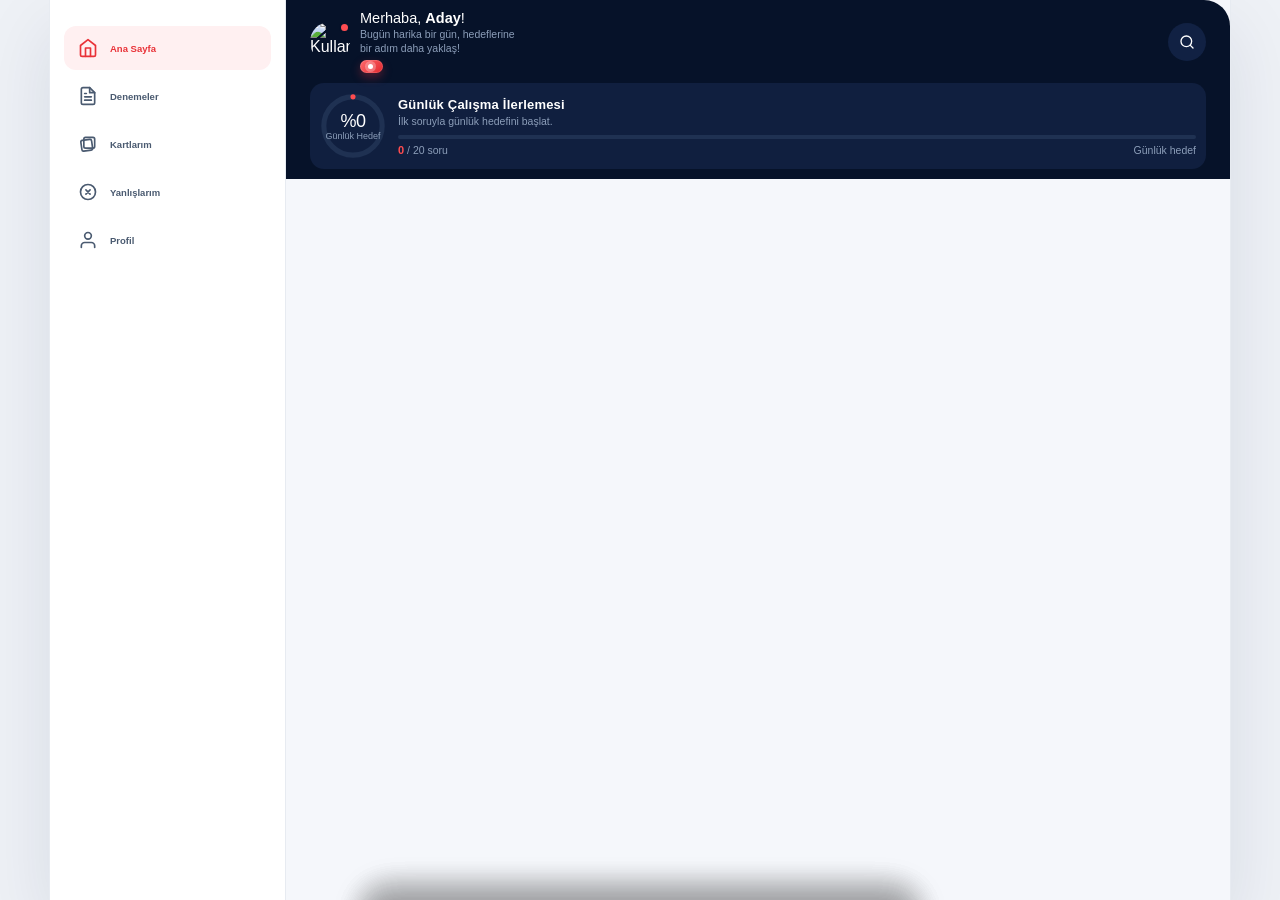
==== index.html @ 6072d41b "Update index.html" ====
<!DOCTYPE html>
<html lang="tr">
<head>
  <meta charset="UTF-8">
  <meta name="viewport" content="width=device-width,initial-scale=1,viewport-fit=cover">
  <title>SınavRotası</title>
  <link rel="stylesheet" href="style.css?v=20">
</head>
<body>
  <!-- ================= KADRO SEÇİM KAPISI ================= -->
<div class="role-gate" id="roleGate" aria-hidden="true">
  <div class="role-gate-card">
    <div class="role-gate-dots"><span class="dot"></span><span class="dot"></span><span class="dot"></span><span class="dot"></span></div>
    <h1>Hedefini Seç</h1>
    <p>Sana uygun çalışma planını hazırlayalım.</p>
    <div class="role-gate-list" id="roleGateList"></div>
    <button class="role-gate-cta" id="roleGateContinue" type="button" disabled>Devam Et</button>
  </div>
</div>
  <!-- ================= UYGULAMA (giriş yapmış kullanıcı) ================= -->
  <div class="phone" id="appPhone">
    <div class="scroll-area" id="scroll-area">
      <header class="app-header">
        <div class="topbar">
          <div class="topbar-user">
            <div class="avatar-wrap"><img id="userAvatar" src="https://images.unsplash.com/photo-1633332755192-727a05c4013d?w=120&h=120&fit=crop&crop=faces" alt="Kullanıcı"><span class="avatar-dot"></span></div>
            <div class="user-text">
              <h1>Merhaba, <b id="userFirstName">Aday</b>!</h1>
              <p>Bugün harika bir gün, hedeflerine<br>bir adım daha yaklaş!</p>
              <span class="role-badge" id="userRoleBadge"></span>
          </div>
          </div>
          <div class="topbar-actions">
              <button class="round-btn" id="openSearchButton" aria-label="Ara" type="button"><svg viewBox="0 0 24 24" fill="none" stroke="currentColor" stroke-width="2" stroke-linecap="round" stroke-linejoin="round"><circle cx="11" cy="11" r="8"/><path d="m21 21-4.3-4.3"/></svg></button>
          </div>
        </div>
        <div class="goal-card">
          <div class="goal-card-top">
            <div class="goal-ring-wrap"><svg class="circular-chart" viewBox="0 0 36 36"><path class="circle-bg" d="M18 2.0845a 15.9155 15.9155 0 0 1 0 31.831a 15.9155 15.9155 0 0 1 0 -31.831"/><path class="circle" id="dailyGoalCircle" stroke-dasharray="0, 100" d="M18 2.0845a 15.9155 15.9155 0 0 1 0 31.831a 15.9155 15.9155 0 0 1 0 -31.831"/></svg><div class="ring-content"><span id="dailyGoalPercent">%0</span><small>Günlük Hedef</small></div></div>
            <div class="goal-copy">
              <h3>Günlük Çalışma İlerlemesi</h3>
              <p id="dailyGoalMessage">İlk soruyla günlük hedefini başlat.</p>
              <div class="progress-wrap">
                <div class="progress"><i id="dailyProgressFill" style="width:0%"></i></div>
                <div class="goal-line">
                  <span class="count"><strong id="dailySolvedCount">0</strong> / <span id="dailyGoalTotal">20</span> soru</span>
                  <span class="deadline">Günlük hedef</span>
                </div>
              </div>
            </div>
          </div>
        </div>
      </header>
      <main id="app" class="app-scroll"></main>
    </div>

    <nav class="bottom-nav" aria-label="Ana menü">
      <button data-nav="home" class="active" type="button"><svg viewBox="0 0 24 24" fill="none" stroke="currentColor" stroke-width="2" stroke-linecap="round" stroke-linejoin="round"><path d="m3 9 9-7 9 7v11a2 2 0 0 1-2 2H5a2 2 0 0 1-2-2z"/><polyline points="9 22 9 12 15 12 15 22"/></svg><span>Ana Sayfa</span></button>
      <button data-nav="bank" type="button"><svg viewBox="0 0 24 24" fill="none" stroke="currentColor" stroke-width="2" stroke-linecap="round" stroke-linejoin="round"><path d="M14 2H6a2 2 0 0 0-2 2v16a2 2 0 0 0 2 2h12a2 2 0 0 0 2-2V8z"/><polyline points="14 2 14 8 20 8"/><line x1="16" y1="13" x2="8" y2="13"/><line x1="16" y1="17" x2="8" y2="17"/><polyline points="10 9 9 9 8 9"/></svg><span>Denemeler</span></button>
      <button data-nav="cards" type="button"><svg viewBox="0 0 24 24" fill="none" stroke="currentColor" stroke-width="2" stroke-linecap="round" stroke-linejoin="round"><rect x="4" y="7" width="13" height="13" rx="2" transform="rotate(-8 10.5 13.5)"/><rect x="7" y="4" width="13" height="13" rx="2"/></svg><span>Kartlarım</span></button>
      <button data-nav="mistakes" type="button"><svg viewBox="0 0 24 24" fill="none" stroke="currentColor" stroke-width="2" stroke-linecap="round" stroke-linejoin="round"><circle cx="12" cy="12" r="9"/><path d="m9.5 9.5 5 5m0-5-5 5"/></svg><span>Yanlışlarım</span></button>
      <button data-nav="profile" type="button"><svg viewBox="0 0 24 24" fill="none" stroke="currentColor" stroke-width="2" stroke-linecap="round" stroke-linejoin="round"><path d="M20 21v-2a4 4 0 0 0-4-4H8a4 4 0 0 0-4 4v2"/><circle cx="12" cy="7" r="4"/></svg><span>Profil</span></button>
    </nav>

    <section class="bottom-sheet" id="routeSheet" aria-hidden="true" aria-label="Bugünkü rota ayarları">
      <div class="sheet-handle"></div>
      <div class="sheet-head">
        <div>
          <h3 class="sheet-title"><svg class="sheet-title-icon" viewBox="0 0 24 24" fill="none" stroke="currentColor" stroke-width="1.8" stroke-linecap="round" stroke-linejoin="round" aria-hidden="true"><circle cx="12" cy="12" r="9"/><path d="m15.5 8.5-2.1 4.9-4.9 2.1 2.1-4.9 4.9-2.1Z"/><path d="M12 3v2M12 19v2M3 12h2M19 12h2"/></svg><span>Bugünkü Rota</span></h3>
          <p>Önerilen plan hazır. İstersen başlamadan önce özelleştir.</p>
        </div>
        <button class="sheet-close" id="closeRouteSheet" type="button" aria-label="Paneli kapat">×</button>
      </div>

      <div class="sheet-section">
        <span class="sheet-label">PRATİK TÜRÜ</span>
        <div class="mode-grid" id="modeGrid">
          <button class="mode-option selected" data-mode="Sana Özel Karma" type="button">
            <strong><svg class="option-icon" viewBox="0 0 24 24" fill="none" stroke="currentColor" stroke-width="1.8" stroke-linecap="round" stroke-linejoin="round" aria-hidden="true"><path d="m12 3 1.1 3.1L16 7.2l-2.9 1.1L12 11l-1.1-2.7L8 7.2l2.9-1.1L12 3Z"/><path d="m18 13 .7 2 2 .7-2 .7-.7 2-.7-2-2-.7 2-.7.7-2Z"/><path d="m6 14 .8 2.2L9 17l-2.2.8L6 20l-.8-2.2L3 17l2.2-.8L6 14Z"/></svg><span>Sana Özel</span></strong>
            <span>Zayıf ve eksik konularına göre</span>
          </button>
          <button class="mode-option" data-mode="Zayıf Konular" type="button">
            <strong><svg class="option-icon" viewBox="0 0 24 24" fill="none" stroke="currentColor" stroke-width="1.8" stroke-linecap="round" stroke-linejoin="round" aria-hidden="true"><path d="m3 7 6 6 4-4 8 8"/><path d="M15 17h6v-6"/></svg><span>Zayıf Konular</span></strong>
            <span>En çok yanlış yaptığın alanlar</span>
          </button>
          <button class="mode-option" data-mode="Son Çalışılan Konu" type="button">
            <strong><svg class="option-icon" viewBox="0 0 24 24" fill="none" stroke="currentColor" stroke-width="1.8" stroke-linecap="round" stroke-linejoin="round" aria-hidden="true"><path d="M3 12a9 9 0 1 0 3-6.7L3 8"/><path d="M3 3v5h5"/><path d="M12 7v5l3 2"/></svg><span>Son Çalışılan</span></strong>
            <span>Kaldığın konudan devam et</span>
          </button>
          <button class="mode-option" data-mode="Rastgele Karma" type="button">
            <strong><svg class="option-icon" viewBox="0 0 24 24" fill="none" stroke="currentColor" stroke-width="1.8" stroke-linecap="round" stroke-linejoin="round" aria-hidden="true"><path d="M16 3h5v5"/><path d="m21 3-7 7"/><path d="M4 7h3l10 10h4"/><path d="M16 21h5v-5"/><path d="m21 21-4-4"/><path d="M4 17h3l3-3"/></svg><span>Rastgele Karma</span></strong>
            <span>Tüm konulardan dengeli seçim</span>
          </button>
        </div>
      </div>

      <div class="sheet-section">
        <span class="sheet-label">SORU SAYISI</span>
        <div class="choice-row" id="questionChoices">
          <button class="choice" data-questions="10" type="button">10</button>
          <button class="choice selected" data-questions="20" type="button">20</button>
          <button class="choice" data-questions="30" type="button">30</button>
          <button class="choice" data-questions="50" type="button">50</button>
        </div>
      </div>

      <div class="sheet-section">
        <span class="sheet-label">SÜRE MODU</span>
        <div class="choice-row" id="timeChoices">
          <button class="choice selected" data-time="Süreli" type="button"><svg class="choice-icon" viewBox="0 0 24 24" fill="none" stroke="currentColor" stroke-width="1.8" stroke-linecap="round" stroke-linejoin="round" aria-hidden="true"><circle cx="12" cy="12" r="9"/><path d="M12 7v5l3 2"/></svg><span>Süreli</span></button>
          <button class="choice" data-time="Süresiz" type="button"><svg class="choice-icon" viewBox="0 0 24 24" fill="none" stroke="currentColor" stroke-width="1.8" stroke-linecap="round" stroke-linejoin="round" aria-hidden="true"><path d="M7.5 8c-2.5 0-4.5 1.8-4.5 4s2 4 4.5 4c3.5 0 5.5-8 9-8 2.5 0 4.5 1.8 4.5 4s-2 4-4.5 4c-3.5 0-5.5-8-9-8Z"/></svg><span>Süresiz</span></button>
        </div>
      </div>

      <div class="sheet-summary">
        <div>
          <span>SEÇİLEN ROTA</span>
          <strong id="summaryMode">Sana Özel Karma</strong>
        </div>
        <div style="text-align:right">
          <span>TAHMİNİ SÜRE</span>
          <strong id="summaryDuration">18 dakika</strong>
        </div>
      </div>

      <button class="sheet-primary" id="startRouteButton" type="button">20 Soruluk Rotayı Başlat</button>
    </section>

    <div class="toast" id="toast">Rota hazırlanıyor…</div>
    <div class="topic-backdrop" id="topicBackdrop"></div>

    <section class="topic-sheet" id="topicSheet" aria-hidden="true" aria-label="Konu başlıkları">
      <div class="topic-handle"></div>
      <div class="topic-sheet-head">
        <div class="topic-heading-wrap">
          <div class="topic-heading-icon" id="topicHeadingIcon"></div>
          <div>
            <span class="topic-eyebrow" id="topicEyebrow">KONU KATEGORİSİ</span>
            <h3 id="topicSheetTitle">Genel Mevzuat</h3>
            <p id="topicSheetSubtitle">Çalışmak istediğin başlığı seç.</p>
          </div>
        </div>
        <button class="topic-close" id="closeTopicSheet" type="button" aria-label="Konu panelini kapat">×</button>
      </div>
      <div id="topicBreadcrumbWrap"></div>
      <div class="topic-progress-card">
        <div>
          <span>Kategori ilerlemesi</span>
          <strong id="topicProgressText">%0 tamamlandı</strong>
        </div>
        <div class="topic-progress-track">
          <span id="topicProgressBar"></span>
        </div>
      </div>
      <div class="topic-list" id="topicList"></div>
    </section>

    <section class="bottom-sheet" id="searchSheet" aria-hidden="true" aria-label="Arama">
      <div class="sheet-handle"></div>
      <div class="sheet-head">
        <div>
          <h3 class="sheet-title"><svg class="sheet-title-icon" viewBox="0 0 24 24" fill="none" stroke="currentColor" stroke-width="1.8" stroke-linecap="round" stroke-linejoin="round" aria-hidden="true"><circle cx="11" cy="11" r="8"/><path d="m21 21-4.3-4.3"/></svg><span>Ara</span></h3>
          <p>Konu, kanun veya kategori ara.</p>
        </div>
        <button class="sheet-close" id="closeSearchSheet" type="button" aria-label="Aramayı kapat">×</button>
      </div>
      <div class="search-input-wrap">
        <svg viewBox="0 0 24 24" fill="none" stroke="currentColor" stroke-width="1.8" stroke-linecap="round" stroke-linejoin="round" aria-hidden="true"><circle cx="11" cy="11" r="8"/><path d="m21 21-4.3-4.3"/></svg>
        <input type="text" id="searchInput" class="search-input" placeholder="Örn. disiplin cezaları, izin süreleri..." autocomplete="off">
      </div>
      <div class="topic-list" id="searchResultsList" style="max-height:50vh;"></div>
    </section>
  </div>

  <script src="https://cdn.jsdelivr.net/npm/@supabase/supabase-js@2/dist/umd/supabase.min.js"></script>
  <script src="supabaseClient.js"></script>
  <script src="app-guard.js"></script>
  <script src="app.js?v=106"></script>
</body>
</html>
---- style.css ----
:root{--navy:#071f49;--navy2:#123b77;--blue:#2d7ef7;--red:#e93238;--red2:#fff0f1;--green:#1f9d62;--green2:#eaf8f0;--amber:#d99019;--text:#10213f;--muted:#778196;--line:#e7ebf1;--bg:#f5f7fb;--white:#fff;--shadow:0 12px 32px rgba(13,33,68,.09)}
*{box-sizing:border-box}
html,body{margin:0;min-height:100%;font-family:-apple-system,BlinkMacSystemFont,"SF Pro Display","Segoe UI",Roboto,Arial,sans-serif;color:var(--text);background:var(--bg)}
html:has(body:not(.auth-page)), body:not(.auth-page){
  height:100%;
  overflow:hidden;
}
button{font:inherit}
.ui-icon{display:block}
body{background:var(--bg)}
.phone{width:100%;max-width:480px;margin:0 auto;height:100vh;height:100dvh;position:relative;overflow:hidden;background:var(--bg);transition:max-width .2s}

.scroll-area{position:absolute;inset:0;overflow-y:auto;overflow-x:hidden;scrollbar-width:none}
.scroll-area::-webkit-scrollbar{display:none}
.app-scroll{padding-bottom:82px}

.screen{padding:10px 14px 12px}
.home-screen{padding-top:6px}

/* HEADER */
.app-header{position:relative;z-index:10;color:#fff;background:#061229;padding:calc(10px + env(safe-area-inset-top)) 14px 10px;border-radius:0 0 22px 22px}
.app-header.hidden{display:none}
.topbar{display:flex;justify-content:space-between;align-items:center;gap:10px}
.topbar-user{display:flex;align-items:center;gap:10px; flex:1;}
.avatar-wrap{position:relative;flex-shrink:0}
.avatar-wrap img{width:40px;height:40px;border-radius:50%;object-fit:cover;display:block}
.avatar-dot{position:absolute;top:0;right:0;width:11px;height:11px;border-radius:50%;background:#ff4d52;border:2px solid #061229}
.user-text h1{font-size:14.5px;margin:0 0 2px;font-weight:400}
.user-text h1 b{font-weight:600}
.user-text p{font-size:10.5px;color:#8c9eb9;margin:0;line-height:1.3}
.topbar-actions{display:flex;gap:8px;flex-shrink:0}
.round-btn{width:38px;height:38px;border:0;border-radius:50%;background:#112143;color:#fff;position:relative;display:grid;place-items:center}
.round-btn svg{width:16px;height:16px}
.round-btn b{position:absolute;right:0px;top:0px;width:14px;height:14px;border-radius:50%;background:#ff4d52;display:grid;place-items:center;font-size:8px;font-weight:700;border:2px solid #061229}

/* GÜNLÜK ÇALIŞMA KARTI */
.goal-card{margin-top:10px;padding:10px;background:#101f3f;border-radius:14px}
.goal-card-top{display:flex;align-items:center;gap:12px;}
.goal-ring-wrap { position: relative; width: 66px; height: 66px; flex-shrink: 0;}
.circular-chart { display: block; margin: 0 auto; max-width: 100%; max-height: 100%; }
.circle-bg { fill: none; stroke: #1f3152; stroke-width: 2.8; }
.circle { fill: none; stroke-width: 2.8; stroke-linecap: round; stroke: #ff4c4f; }
.ring-content { position: absolute; inset: 0; display: flex; flex-direction: column; justify-content: center; align-items: center; padding:6px 4px 5px; text-align: center; }
.ring-content span { font-size: 18px; font-weight: 500; color: #fff; line-height: 1; margin-top:0; letter-spacing: -0.5px;}
.ring-content small { font-size: 9px; color: #8c9eb9; font-weight: 500; margin-top: 2px; line-height: 1; max-width:none; white-space:nowrap; }
.goal-copy { flex: 1; min-width:0; }
.goal-copy h3{font-size:13px;margin:0 0 3px;font-weight:600;color:#fff; letter-spacing:0.2px;}
.goal-copy p{font-size:10.5px;color:#8c9eb9;margin:0 0 6px;line-height:1.3;font-weight:400}
.progress-wrap{display:flex;flex-direction:column;gap:5px}
.progress{height:4px;border-radius:10px;overflow:hidden;background:#1f3152}
.progress i{height:100%;display:block;border-radius:10px;background:#ff4c4f}
.goal-line{display:flex;justify-content:space-between;align-items:center;gap:8px}
.goal-line .count{color:#8c9eb9; font-size:10.5px; font-weight:400; flex:1; min-width:0;}
.goal-line .count strong{color:#ff4c4f;font-weight:600;font-size:11px}
.goal-line .deadline{color:#8c9eb9;font-weight:400; font-size:10.5px; flex-shrink:0;}

/* Günlük hedef düzenleme (kalem ikonu + form) — hem header'daki koyu kartta
   hem de profil sayfasındaki beyaz kartta (.profile-goal-edit) kullanılır. */
.goal-edit-btn{
  width:22px;height:22px;flex-shrink:0;border:0;border-radius:50%;
  background:rgba(255,255,255,.12);color:#c9d4e8;
  display:grid;place-items:center;cursor:pointer;transition:.15s;
}
.goal-edit-btn svg{width:11px;height:11px}
.goal-edit-btn:hover{background:rgba(255,255,255,.2);color:#fff}
.goal-edit-form{display:flex;align-items:center;gap:6px;margin-top:2px}
.goal-edit-input{
  flex:1;min-width:0;height:30px;border-radius:8px;border:1.5px solid #2a3f66;
  background:#0b1a38;color:#fff;font-size:12px;font-weight:700;text-align:center;
  padding:0 8px;outline:none;
}
.goal-edit-input:focus{border-color:var(--blue)}
.goal-edit-save{
  flex-shrink:0;height:30px;padding:0 12px;border:0;border-radius:8px;
  background:#ff4c4f;color:#fff;font-size:10.5px;font-weight:700;cursor:pointer;
}
.goal-edit-cancel{
  flex-shrink:0;width:26px;height:26px;border:0;border-radius:50%;
  background:rgba(255,255,255,.1);color:#c9d4e8;font-size:14px;line-height:1;
  display:grid;place-items:center;cursor:pointer;
}
.goal-edit-cancel:hover{background:rgba(255,255,255,.18);color:#fff}

/* STATS */
.stats{display:grid;grid-template-columns:repeat(4,1fr);background:#fff;border-radius:14px;padding:10px 4px 9px;margin-bottom:10px;box-shadow:0 4px 12px rgba(13,33,68,.03)}
.stat{text-align:center;position:relative;padding:0 4px;display:flex;flex-direction:column;align-items:center;gap:4px}
.stat:not(:last-child)::after{content:'';position:absolute;right:0;top:6px;bottom:6px;width:1px;background:var(--line)}
.stat-icon{width:30px;height:30px;border-radius:10px;background:#edf3fb;color:var(--navy2);display:grid;place-items:center;flex-shrink:0}
.stat-icon.accent{background:var(--red2);color:var(--red)}
.stat-icon.amber{background:#fdf1de;color:var(--amber)}
.stat-icon svg{width:16px;height:16px}
.stat strong{display:block;font-size:14px;color:var(--text);font-weight:800;line-height:1}
.stat span{display:block;font-size:10.5px;color:var(--muted);line-height:1.2;font-weight:600}

/* SECTIONS */
.section-head{display:flex;align-items:flex-end;justify-content:flex-start;margin:0 4px 6px}
.section-head h3{font-size:13.5px;font-weight:700;color:var(--text);margin:0}
.categories{display:flex;flex-direction:column;gap:7px}
.category{background:#fff;border:1px solid transparent;border-radius:12px;padding:10px 12px;display:grid;grid-template-columns:42px 1fr 18px;gap:10px;align-items:center;box-shadow:0 3px 8px rgba(13,33,68,.02);cursor:pointer}
.cat-icon{width:42px;height:42px;border-radius:10px;background:var(--navy);color:#fff;display:grid;place-items:center}
.cat-icon svg{width:20px;height:20px}
.cat-icon.blue{background:var(--blue);color:#fff}
.cat-icon.red{background:var(--red);color:#fff}
.cat-copy h4{margin:0 0 2px;font-size:13px;color:var(--text);font-weight:700}
.cat-copy p{margin:0 0 2px;font-size:10.5px;line-height:1.25;color:var(--muted);display:-webkit-box;-webkit-line-clamp:1;-webkit-box-orient:vertical;overflow:hidden}
.cat-copy small{font-size:9.5px;color:var(--red);font-weight:700}
.chevron{color:#c4c8d4;display:grid;place-items:center}
.chevron svg{width:16px;height:16px}

/* PRATİĞE BAŞLA */
.cta-btn{width:100%;border:0;border-radius:12px;color:#fff;background:#071f49;display:grid;grid-template-columns:38px 1fr 16px;gap:10px;text-align:left;align-items:center;padding:10px 12px;box-shadow:0 6px 16px rgba(7,31,73,.15);cursor:pointer;margin-top:12px}
.cta-icon{width:38px;height:38px;border-radius:10px;background:rgba(255,255,255,.08);display:grid;place-items:center;color:#fff}
.cta-icon svg{width:18px;height:18px}
.cta-btn strong{display:block;font-size:13.5px;font-weight:600;margin-bottom:2px}
.cta-btn span{display:block;font-size:10px;color:rgba(255,255,255,.65);font-weight:400}
.cta-btn .chevron-w{color:#fff;display:grid;place-items:center}
.cta-btn .chevron-w svg{width:16px;height:16px}

/* BOTTOM SHEET & TOPIC CSS */
.topic-backdrop { position:absolute; inset:0; background:rgba(7,31,73,0.4); opacity:0; pointer-events:none; transition:0.3s; z-index:100; backdrop-filter:blur(3px); }
.topic-backdrop.open { opacity:1; pointer-events:auto; }
.topic-sheet { position:absolute; bottom:0; left:0; right:0; background:#fff; border-radius:28px 28px 0 0; padding:20px 18px; transform:translateY(100%); transition:0.35s cubic-bezier(0.3, 0.9, 0.4, 1); z-index:110; max-height:88%; display:flex; flex-direction:column; box-shadow:0 -15px 30px rgba(0,0,0,0.15); }
.topic-sheet.open { transform:translateY(0); }
.topic-handle { width:40px; height:5px; background:#d0d6e0; border-radius:10px; margin:0 auto 16px; }
.topic-sheet-head { display:flex; justify-content:space-between; align-items:flex-start; margin-bottom:16px; flex-shrink:0; }
.topic-heading-wrap { display:flex; gap:12px; align-items:center; }
.topic-heading-icon { width:42px; height:42px; border-radius:12px; background:#edf3fb; color:var(--blue); display:grid; place-items:center; }
.topic-heading-icon.red { background:var(--red2); color:var(--red); }
.topic-heading-icon.blue { background:#edf3fb; color:var(--blue); }
.topic-heading-icon svg { width:22px; height:22px; }
.topic-eyebrow { font-size:9px; font-weight:800; color:var(--red); letter-spacing:1px; display:block; margin-bottom:2px; text-transform:uppercase;}
#topicSheetTitle { margin:0 0 2px; font-size:16px; color:var(--navy); line-height:1.2; }
#topicSheetSubtitle { margin:0; font-size:10px; color:var(--muted); }
.topic-close { width:30px; height:30px; border-radius:50%; border:0; background:#f0f4f8; color:var(--navy); font-size:16px; display:grid; place-items:center; cursor:pointer; flex-shrink:0; }

.topic-progress-card { background:#f8f9fc; border:1px solid var(--line); border-radius:14px; padding:12px; margin-bottom:14px; flex-shrink:0; }
.topic-progress-card > div:first-child { display:flex; justify-content:space-between; font-size:10.5px; margin-bottom:6px; font-weight:600; color:var(--navy2); }
.topic-progress-track { height:5px; background:#e7ebf1; border-radius:10px; overflow:hidden; }
#topicProgressBar { display:block; height:100%; background:var(--green); border-radius:10px; transition:0.4s; }

.topic-list { display:flex; flex-direction:column; gap:8px; overflow-y:auto; padding-bottom:40px; scrollbar-width:none; }
.topic-list::-webkit-scrollbar { display:none; }
.topic-item { display:grid; grid-template-columns:34px 1fr auto 16px; gap:10px; align-items:center; padding:10px; border:1px solid var(--line); border-radius:14px; background:#fff; cursor:pointer; }
.topic-number { width:30px; height:30px; border-radius:8px; background:#f0f4f8; display:grid; place-items:center; font-size:10px; font-weight:800; color:var(--navy2); }
.topic-item.completed .topic-number { background:var(--green2); color:var(--green); }
.topic-item.is-disabled { cursor:not-allowed; opacity:.6; background:#fafbfd; }
.topic-item.is-disabled .topic-number { background:#f0f2f6; color:#a7b0c0; }
.topic-item.is-disabled .topic-copy h4 { color:#7c879c; }
.topic-copy h4 { margin:0 0 3px; font-size:12.5px; color:var(--navy); }
.topic-copy p { margin:0; font-size:9.5px; color:var(--muted); }
.article-range { display:inline-block; font-size:8.5px; background:var(--red2); color:var(--red); padding:3px 5px; border-radius:6px; font-weight:700; margin-bottom:3px; }
.topic-arrow { color:#aab2c0; display:grid; place-items:center; }
.topic-arrow svg { width:15px; height:15px; }
.topic-breadcrumb {
  display:inline-flex;
  align-items:center;
  gap:9px;
  font-size:11.5px;
  font-weight:800;
  color:var(--navy);
  margin-bottom:16px;
  cursor:pointer;
  background:#fff;
  border:1.5px solid var(--line);
  border-radius:30px;
  padding:6px 16px 6px 6px;
  width:fit-content;
  flex-shrink:0;
  box-shadow:0 3px 10px rgba(13,33,68,.05);
  transition:.18s ease;
}
.topic-breadcrumb:hover {
  border-color:#c9daf6;
  background:#f7faff;
  box-shadow:0 4px 12px rgba(13,33,68,.08);
  transform:translateY(-1px);
}
.topic-breadcrumb svg {
  width:26px;
  height:26px;
  padding:6px;
  box-sizing:border-box;
  border-radius:50%;
  background:#edf3fb;
  color:var(--blue);
  flex-shrink:0;
}

/* Bottom Nav */
.bottom-nav{position:absolute;left:0;right:0;bottom:0;height:64px;background:rgba(255,255,255,.98);border-top:1px solid var(--line);display:grid;grid-template-columns:repeat(5,1fr);padding:6px 4px 8px;z-index:20;backdrop-filter:blur(12px)}
.bottom-nav button{border:0;background:none;color:#788295;font-size:18px;display:flex;flex-direction:column;align-items:center;gap:2px; cursor:pointer;}
.bottom-nav button span{font-size:9px;font-weight:600;margin-top:2px}
.bottom-nav button.active{color:var(--red);font-weight:700}

.toast{position:absolute;left:50%;bottom:96px;transform:translate(-50%,18px);background:#071f49;color:#fff;padding:10px 14px;border-radius:11px;font-size:10px;opacity:0;pointer-events:none;transition:.25s;z-index:200;white-space:nowrap}
.toast.show{opacity:1;transform:translate(-50%,0)}

@media(max-width:430px){
  .phone{width:100vw;max-width:none;height:100dvh}
  .app-header{padding-top:max(12px,env(safe-area-inset-top))}
  .bottom-nav{height:calc(56px + env(safe-area-inset-bottom));padding-bottom:calc(6px + env(safe-area-inset-bottom))}
  .app-scroll{padding-bottom:calc(66px + env(safe-area-inset-bottom))}
}

.quiz-result-card{padding:20px;text-align:center;background:#f7faff;border:1px solid #dfe8f6;border-radius:14px;margin-bottom:16px}
.quiz-result-card strong{display:block;font-size:24px;color:var(--navy);margin-bottom:4px}
.quiz-result-card span{font-size:11px;color:var(--muted);font-weight:600}
.quiz-result-list{display:flex;flex-direction:column;gap:8px;margin-bottom:16px}
.quiz-result-list-title{font-size:9px;font-weight:800;color:var(--red);margin-bottom:4px;display:block}
.quiz-result-item{padding:12px;background:#fff0f1;border:1px solid #fad4d6;border-radius:10px}
.quiz-result-item p{margin:0 0 6px;font-size:14px;font-weight:600;color:var(--navy);line-height:1.45}
.quiz-result-item small{display:block;font-size:12.5px;color:var(--red);font-weight:600;line-height:1.4}
.explain-btn{margin-top:10px;border:1px solid #fad4d6;background:#fff;color:var(--navy);font-size:11.5px;font-weight:700;padding:8px 12px;border-radius:9px;cursor:pointer}
.explain-btn:hover{background:#fff7f8}
.explain-btn:disabled{opacity:.6;cursor:default}
.explain-box{margin-top:10px;padding:10px 12px;background:#fff;border:1px solid #fad4d6;border-radius:9px;font-size:12.5px;line-height:1.55;color:var(--navy2)}
.quiz-result-actions{display:grid;grid-template-columns:1fr 1fr;gap:10px}
.quiz-result-perfect{text-align:center;padding:20px;background:#eaf8f0;color:var(--green);border-radius:12px;font-weight:700;font-size:13px;margin-bottom:16px}

/* Genel "reader" buton görünümü — errorView'daki yeniden dene, quiz sonucundaki
   tekrar dene / listeye dön ve profildeki günlük hedef kaydet butonu bu iki
   sınıfı DOĞRUDAN (bir sarmalayıcıya ihtiyaç duymadan) kullanır. */
.reader-primary,.reader-secondary{
  display:inline-flex;align-items:center;justify-content:center;
  min-height:44px;padding:11px 14px;border-radius:12px;
  font-size:12.5px;font-weight:700;cursor:pointer;border:1.5px solid var(--navy);
  transition:.15s;
}
.reader-secondary{background:#fff;color:var(--navy)}
.reader-secondary:hover{background:#f7faff}
.reader-primary{background:var(--navy);color:#fff}
.reader-primary:hover{filter:brightness(1.08)}

/* --- YENİ PREMIUM QUIZ EKRANI TASARIMI (Görsele Uygun) --- */
.topic-sheet.quiz-active {
  padding: 0 !important;
  background: #0B1939; /* Görseldeki koyu lacivert arkaplan */
  height: 100% !important;
  max-height: 100% !important;
  border-radius: 0 !important;
  display: flex;
  flex-direction: column;
  overflow: hidden;
}
.topic-sheet.quiz-active .topic-sheet-head,
.topic-sheet.quiz-active .topic-progress-card,
.topic-sheet.quiz-active #topicBreadcrumbWrap,
.topic-sheet.quiz-active .topic-handle { display: none !important; }

.topic-sheet.quiz-active .topic-list {
  padding: 0;
  height: 100%;
  display: flex;
  flex-direction: column;
}

.quiz-premium-layout {
  display: flex;
  flex-direction: column;
  height: 100%;
  background: #f7f9fc;
  position: relative;
}

/* Üst Lacivert Alan */
/* Üst Beyaz Alan */
.quiz-premium-header {
  background: #fff;
  padding: 14px 20px 20px;
  color: var(--navy);
  border-bottom: 1px solid var(--line);
}

.quiz-premium-topbar {
  display: flex;
  justify-content: space-between;
  align-items: flex-start;
  margin-bottom: 24px;
  gap: 8px;
}
.quiz-premium-topbar > button,
.quiz-premium-top-actions {
  margin-top: 2px;
}

.quiz-premium-topbar button {
  background: #f0f4f8;
  border: none;
  color: var(--navy);
  width: 36px;
  height: 36px;
  border-radius: 50%;
  display: grid;
  place-items: center;
  cursor: pointer;
}
.quiz-premium-topbar button svg { width: 18px; height: 18px; }
.topbar-action svg { width: 16px; height: 16px; }
.topbar-action.active {
  background: var(--red2);
  color: var(--red);
}
.topbar-action:disabled {
  opacity: .55;
  cursor: default;
}

.quiz-premium-titles {
  text-align: center;
  flex: 1;
}
.quiz-premium-titles h2 { font-size: 16px; font-weight: 700; margin: 0 0 2px; color: var(--navy); }
.quiz-premium-titles span { font-size: 14px; font-weight: 600; color: var(--muted); }

.quiz-premium-top-actions {
  display: flex;
  align-items: center;
  gap: 12px;
}

.quiz-premium-timer {
  display: flex;
  align-items: center;
  gap: 5px;
  font-size: 13px;
  font-weight: 700;
  color: var(--red);
  background: var(--red2);
  padding: 6px 12px;
  border-radius: 12px;
}
.quiz-premium-timer svg { width: 14px; height: 14px; }

/* İlerleme Çubuğu */
.quiz-premium-progress {
  display: flex;
  align-items: center;
  gap: 12px;
}
.progress-text {
  font-size: 12px;
  color: var(--muted);
  font-weight: 500;
  white-space: nowrap;
}
.progress-text strong {
  color: var(--navy);
  font-weight: 700;
  font-size: 14px;
}
.progress-track {
  flex: 1;
  height: 5px;
  background: var(--line);
  border-radius: 4px;
  position: relative;
}
.progress-fill {
  position: absolute;
  left: 0; top: 0; bottom: 0;
  background: var(--navy);
  border-radius: 4px;
  transition: width 0.3s ease;
}
.progress-handle {
  position: absolute;
  top: 50%;
  width: 9px;
  height: 9px;
  background: var(--navy);
  border: 2px solid #fff;
  box-shadow: 0 1px 4px rgba(13,33,68,.25);
  border-radius: 50%;
  transform: translate(-50%, -50%);
  transition: left 0.3s ease;
}

/* İçerik Kartı */
/* İçerik Kartı */
.quiz-premium-card-wrapper {
  flex: 1;
  background: #f7f9fc;
  position: relative;
}
.quiz-premium-card {
  background: #fff;
  border-radius: 20px;
  margin: 14px 14px 0;
  padding: 18px 18px 16px;
  position: absolute;
  top: 0; left: 0; right: 0; bottom: 0;
  overflow-y: auto;
  border: 1px solid var(--line);
  box-shadow: 0 4px 16px rgba(13,33,68,.05);
  scrollbar-width: none;
}

.quiz-premium-card::-webkit-scrollbar { display: none; }

.quiz-card-header {
  display: flex;
  justify-content: space-between;
  align-items: center;
  margin-bottom: 16px;
  flex-wrap: wrap;
  gap: 10px;
}

.quiz-badge {
  background: #FFF0F1;
  color: #E31E24;
  font-size: 10px;
  font-weight: 700;
  padding: 6px 12px;
  border-radius: 12px;
}

.quiz-card-actions {
  display: flex;
  gap: 16px;
}
.action-btn {
  background: none;
  border: none;
  display: flex;
  flex-direction: column;
  align-items: center;
  gap: 4px;
  color: #778196;
  font-size: 9px;
  font-weight: 500;
  cursor: pointer;
  padding: 0;
}
.action-btn svg { width: 22px; height: 22px; stroke-width: 1.5; }
.action-btn.active { color: var(--red); }
.action-btn:disabled { cursor: default; opacity: .75; }

.quiz-question-text {
  font-size: 14.5px;
  font-weight: 700;
  color: #10213F;
  line-height: 1.5;
  margin: 0 0 16px;
  letter-spacing: -0.2px;
}

/* Şıklar */
.quiz-options {
  display: flex;
  flex-direction: column;
  gap: 10px;
}
.quiz-option {
  display: flex;
  align-items: center;
  padding: 12px 14px;
  border: 1.5px solid #E5E9F0;
  border-radius: 14px;
  background: #fff;
  cursor: pointer;
  text-align: left;
  transition: 0.2s ease;
}
.quiz-option-letter {
  width: 32px;
  height: 32px;
  border-radius: 50%;
  border: 1.5px solid #E5E9F0;
  display: grid;
  place-items: center;
  font-size: 14px;
  font-weight: 700;
  color: #10213F;
  margin-right: 14px;
  flex-shrink: 0;
}
.quiz-option-text {
  font-size: 13px;
  color: #10213F;
  line-height: 1.4;
  flex: 1;
  font-weight: 500;
}

/* Seçili / Doğru / Yanlış Şık Stilleri */
.quiz-option.selected {
  border-color: #10213F;
  background: #F7F9FC;
}
.quiz-option.selected .quiz-option-letter {
  background: #10213F;
  border-color: #10213F;
  color: #fff;
}
.quiz-option.correct {
  border-color: var(--green);
  background: var(--green2);
}
.quiz-option.correct .quiz-option-letter {
  background: var(--green);
  border-color: var(--green);
  color: #fff;
}
.quiz-option.correct .status-icon { color: var(--green); }
.quiz-option.wrong {
  border-color: var(--red);
  background: var(--red2);
}
.quiz-option.wrong .quiz-option-letter {
  background: var(--red);
  border-color: var(--red);
  color: #fff;
}
.quiz-option.wrong .status-icon { color: var(--red); }
.status-icon {
  width: 22px;
  height: 22px;
  color: #10213F;
  margin-left: 10px;
}
.quiz-option:disabled {
  cursor: default;
  opacity: 0.9;
}

/* Alt Butonlar */
.quiz-premium-footer {
  display: flex;
  gap: 10px;
  padding: 16px 20px calc(20px + env(safe-area-inset-bottom));
  background: #fff;
  border-top: 1px solid #E5E9F0;
  box-shadow: 0 -4px 16px rgba(0,0,0,0.02);
}
.footer-btn {
  display: flex;
  align-items: center;
  justify-content: center;
  gap: 8px;
  padding: 16px 12px;
  border-radius: 12px;
  font-size: 13px;
  font-weight: 700;
  cursor: pointer;
  border: 1.5px solid #E5E9F0;
  background: #fff;
  color: #10213F;
  flex: 1;
  white-space: nowrap;
}
.footer-btn svg { width: 18px; height: 18px; stroke-width: 2.5;}
.footer-btn.btn-grid {
  flex: 0.9;
}
.footer-btn.btn-next {
  background: #E31E24;
  border-color: #E31E24;
  color: #fff;
  flex: 1.3;
}
.footer-btn:disabled { opacity: 0.5; }

/* Soru Haritası (Sorular / ⋮ menü) Overlay */
.quiz-nav-overlay {
  position: absolute;
  inset: 0;
  background: rgba(7,31,73,.45);
  opacity: 0;
  pointer-events: none;
  transition: .2s;
  z-index: 30;
  display: flex;
  align-items: flex-end;
}
.quiz-nav-overlay.open { opacity: 1; pointer-events: auto; }
.quiz-nav-sheet {
  background: #fff;
  border-radius: 20px 20px 0 0;
  padding: 16px 18px 22px;
  width: 100%;
  max-height: 70%;
  overflow-y: auto;
}
.quiz-nav-head { display:flex; justify-content:space-between; align-items:center; margin-bottom:14px; }
.quiz-nav-head strong { font-size: 13px; color: var(--navy); }
.quiz-nav-head button { width:28px; height:28px; border-radius:50%; border:0; background:#f0f4f8; color:var(--navy); font-size:15px; cursor:pointer; }
.quiz-nav-grid { display:grid; grid-template-columns:repeat(5,1fr); gap:8px; }
.quiz-nav-cell { height:38px; border-radius:10px; border:1.5px solid #E5E9F0; background:#fff; color:var(--navy); font-size:12px; font-weight:700; cursor:pointer; }
.quiz-nav-cell.current { border-color: var(--navy); background: var(--navy); color:#fff; }
.quiz-nav-cell.answered-correct { border-color: var(--green); background: var(--green2); color: var(--green); }
.quiz-nav-cell.answered-wrong { border-color: var(--red); background: var(--red2); color: var(--red); }
.quiz-nav-cell.flagged { box-shadow: 0 0 0 2px var(--amber) inset; }

/* GENELLEŞTİRİLMİŞ İÇERİK VE İLERLEME EKRANLARI */
.bottom-nav button>svg{width:24px;height:24px}
.stat-button{border:0;background:transparent;font:inherit;cursor:pointer}
.stat-button:focus-visible,.category:focus-visible,.topic-item:focus-visible,.document-section-item:focus-visible{outline:2px solid var(--blue);outline-offset:2px}
.stat-button:hover .stat-icon{transform:translateY(-1px)}
.stat-icon{transition:transform .18s ease}
.content-screen{padding-top:16px}
.neutral-screen{min-height:calc(100dvh - 255px);display:grid;place-items:center}
.page-heading{margin:0 4px 14px}
.page-heading>span{display:block;font-size:9px;font-weight:800;letter-spacing:1px;color:var(--red);margin-bottom:4px}
.page-heading h2{font-size:19px;line-height:1.18;margin:0 0 5px;color:var(--navy)}
.page-heading p{font-size:11px;line-height:1.45;color:var(--muted);margin:0;max-width:320px}
.empty-state{width:100%;padding:26px 18px;border:1px solid var(--line);border-radius:16px;background:#fff;text-align:center;box-shadow:0 4px 12px rgba(13,33,68,.03)}
.empty-state-icon{width:44px;height:44px;border-radius:13px;display:grid;place-items:center;margin:0 auto 11px;background:#edf3fb;color:var(--blue)}
.empty-state-icon svg{width:22px;height:22px}
.empty-state h3{font-size:14px;color:var(--navy);margin:0 0 6px}
.empty-state p{font-size:10.5px;line-height:1.5;color:var(--muted);margin:0 auto;max-width:260px}
.empty-state .reader-primary{margin-top:16px;min-width:120px;padding:10px 14px;border-radius:10px;font-size:11px;font-weight:700}
.empty-state-error .empty-state-icon{background:#fff0f1;color:var(--red)}
.document-flow .document-overview-card{padding:14px;border:1px solid var(--line);background:#fff;border-radius:16px;box-shadow:0 4px 12px rgba(13,33,68,.04)}
.document-flow .document-overview-top{display:flex;justify-content:space-between;align-items:center;margin-bottom:9px;gap:8px}
.document-flow .document-number{background:var(--red2);color:var(--red);padding:4px 7px;border-radius:7px;font-size:10px;font-weight:800}
.document-flow .document-status{font-size:8px;font-weight:800;color:var(--green);letter-spacing:.45px;text-align:right}
.document-flow .document-status.is-pending{color:var(--amber)}
.document-flow .document-overview-card h4{margin:0 0 5px;font-size:14px;color:var(--navy)}
.document-flow .document-overview-card p{margin:0;color:var(--muted);font-size:10px;line-height:1.45}
.document-flow .document-stats{display:flex;gap:10px;margin-top:11px;padding-top:10px;border-top:1px solid var(--line);font-size:9px;color:var(--muted);flex-wrap:wrap}
.document-flow .document-stats strong{color:var(--navy);font-size:11px}
.document-flow .document-mode-grid{display:grid;grid-template-columns:repeat(2,minmax(0,1fr));gap:8px;margin:12px 0 14px}
.document-flow .document-mode-card{min-height:94px;padding:11px;border:1px solid var(--line);border-radius:13px;background:#fff;text-align:left;color:var(--navy);cursor:pointer;transition:border-color .18s,transform .18s,box-shadow .18s}
.document-flow .document-mode-card:hover:not(:disabled){border-color:#c9daf6;transform:translateY(-1px);box-shadow:0 5px 12px rgba(13,33,68,.05)}
.document-flow .document-mode-card.is-disabled{cursor:not-allowed;background:#fafbfd;color:#929bac}
.document-flow .document-mode-icon{display:grid;place-items:center;width:26px;height:26px;margin-bottom:7px;border-radius:8px;background:#edf3fb;color:var(--blue)}
.document-flow .document-mode-card:nth-child(2) .document-mode-icon{background:#f4eff6;color:#85679e}
.document-flow .document-mode-card:nth-child(3) .document-mode-icon,.document-flow .document-mode-card:nth-child(4) .document-mode-icon{background:var(--red2);color:var(--red)}
.document-flow .document-mode-icon svg{width:14px;height:14px}
.document-flow .document-mode-card strong{display:block;font-size:10.5px;line-height:1.25}
.document-flow .document-mode-card small{display:block;margin-top:4px;font-size:8.5px;line-height:1.3;color:var(--muted)}
.document-flow .document-mode-card.is-disabled small{color:#aab1bf}
.document-flow .document-section-head{margin:4px 0 7px}
.document-flow .document-section-head span{display:block;font-size:8px;font-weight:800;letter-spacing:.7px;color:var(--red)}
.document-flow .document-section-head strong{display:block;margin-top:2px;font-size:11px;color:var(--navy)}
.document-flow .document-section-list{display:flex;flex-direction:column;gap:7px}
.document-flow .document-section-item{display:grid;grid-template-columns:30px 1fr 16px;gap:9px;align-items:center;padding:10px;border:1px solid var(--line);border-radius:12px;background:#fff;cursor:pointer}
.document-flow .document-section-item.completed{border-color:#cfead9;background:#fbfffc}
.document-flow .document-section-number{display:grid;place-items:center;width:28px;height:28px;border-radius:8px;background:#f1f4f9;color:var(--navy2);font-size:9px;font-weight:800}
.document-flow .document-section-item.completed .document-section-number{background:var(--green2);color:var(--green)}
.document-flow .document-section-number svg{width:15px;height:15px}
.document-flow .document-section-item h4{margin:0 0 2px;font-size:11px;color:var(--navy)}
.document-flow .document-section-item p{margin:0;font-size:8.5px;color:var(--muted)}
.document-flow .document-section-arrow{color:#aab2c0;font-size:18px}
.topic-breadcrumb{border:0;font:inherit}
.summary-list{display:flex;flex-direction:column;gap:12px;padding-bottom:8px}
.summary-section>h4{font-size:10px;letter-spacing:.65px;color:var(--red);margin:0 0 7px}
.summary-section{display:flex;flex-direction:column;gap:7px}
.summary-item{padding:11px;border:1px solid var(--line);border-radius:13px;background:#fff}
.summary-item>span{display:inline-block;padding:3px 6px;border-radius:6px;background:#edf3fb;color:var(--blue);font-size:8.5px;font-weight:800;margin-bottom:6px}
.summary-item h5{font-size:10.5px;line-height:1.45;color:var(--navy);margin:0}
.summary-item ul{display:flex;flex-direction:column;gap:4px;margin:8px 0 0;padding-left:15px;color:var(--muted)}
.summary-item li{font-size:9px;line-height:1.4}
.content-plan{margin-top:2px}
.plan-points{display:flex;flex-direction:column;align-items:flex-start;gap:7px;margin:16px auto 0;max-width:214px}
.plan-points span{display:flex;align-items:center;gap:7px;font-size:10px;color:var(--navy2);font-weight:700}
.plan-points svg{width:15px;height:15px;color:var(--green)}
.practice-card{display:grid;grid-template-columns:42px 1fr auto;gap:11px;align-items:center;padding:14px;border:1px solid #d9e4f5;border-radius:16px;background:#fff;box-shadow:0 5px 14px rgba(13,33,68,.04)}
.practice-card-icon{width:42px;height:42px;border-radius:12px;display:grid;place-items:center;background:#edf3fb;color:var(--blue)}
.practice-card-icon svg{width:21px;height:21px}
.practice-card span{display:block;font-size:8px;font-weight:800;color:var(--red);letter-spacing:.65px;margin-bottom:3px}
.practice-card h3{font-size:12px;color:var(--navy);margin:0 0 3px}
.practice-card p{font-size:9px;line-height:1.35;color:var(--muted);margin:0}
.practice-card .reader-primary{border:0;border-radius:9px;padding:8px 9px;font-size:10px;font-weight:700;cursor:pointer;min-height:auto}
.practice-card .reader-primary:disabled{opacity:.45;cursor:not-allowed}
.metric-strip{display:grid;grid-template-columns:1fr 1fr;gap:8px;margin-top:10px}
.metric-strip>div,.study-grid article{padding:12px;border-radius:13px;background:#fff;border:1px solid var(--line)}
.metric-strip strong,.study-grid strong{display:block;color:var(--navy);font-size:15px;margin-bottom:3px}
.metric-strip span,.study-grid span{font-size:9px;line-height:1.3;color:var(--muted)}
.study-grid{display:grid;grid-template-columns:1fr 1fr;gap:8px}
.recent-tests{margin-top:16px}
.recent-tests h3{font-size:12px;color:var(--navy);margin:0 0 8px}
.recent-tests article{display:flex;justify-content:space-between;align-items:center;padding:10px 11px;background:#fff;border:1px solid var(--line);border-radius:11px;margin-bottom:7px}
.recent-tests strong{display:block;font-size:10.5px;color:var(--navy);margin-bottom:3px}
.recent-tests span,.recent-tests small{font-size:8.5px;color:var(--muted)}
.recent-tests small{color:var(--red);font-weight:700}
.empty-inline{padding:14px;text-align:center;border:1px dashed #d9dfe9;border-radius:11px;font-size:10px;color:var(--muted)}
.reset-progress{display:flex;align-items:center;justify-content:center;gap:7px;flex:1;border:1.5px solid var(--line);background:#fff;color:var(--navy2);font-size:11.5px;font-weight:700;cursor:pointer;padding:14px 10px;border-radius:14px;transition:.15s}
.reset-progress:hover{background:#f7f9fc;border-color:#d7deea}
.reset-progress svg{width:16px;height:16px;flex-shrink:0}
.profile-summary{display:flex;align-items:center;gap:12px;padding:14px;background:#fff;border:1px solid var(--line);border-radius:15px}
.profile-summary-avatar{width:46px;height:46px;border-radius:50%;display:grid;place-items:center;background:var(--navy);color:#fff;font-size:16px;font-weight:800}
.profile-summary strong{display:block;font-size:16px;color:var(--navy);margin-bottom:4px}
.profile-summary span{display:block;font-size:10.5px;color:var(--muted)}

/* Profil sayfası — Günlük çalışma hedefi kartı (beyaz zemin) */
.profile-goal-card{margin-top:12px;padding:14px;background:#fff;border:1px solid var(--line);border-radius:15px}
.profile-goal-head{display:flex;justify-content:space-between;align-items:center;gap:8px;margin-bottom:6px}
.profile-goal-head>span{font-size:9px;font-weight:800;letter-spacing:.6px;color:var(--red)}
.profile-goal-head>strong{font-size:12px;color:var(--navy);flex-shrink:0}
.profile-goal-desc{margin:0 0 12px;font-size:10.5px;line-height:1.5;color:var(--muted)}
.profile-goal-edit{display:flex;align-items:center;gap:8px}
.profile-goal-edit .goal-edit-input{
  flex:1;min-width:0;height:42px;border-radius:11px;border:1.5px solid var(--line);
  background:#f6f8fb;color:var(--navy);font-size:14px;font-weight:700;text-align:center;
}
.profile-goal-edit .goal-edit-input:focus{border-color:var(--blue);background:#fff}
.profile-goal-edit .reader-primary{flex-shrink:0;min-height:42px;padding:0 16px}

.profile-notice{padding:12px;margin-top:10px;border-radius:12px;background:#edf3fb;color:var(--navy2);font-size:9.5px;line-height:1.5}
.profile-account-actions{display:flex;flex-direction:row;gap:10px;margin-top:18px}
.quiz-modern-badge{max-width:100%;line-height:1.35}
@media(max-width:370px){.practice-card{grid-template-columns:38px 1fr}.practice-card .reader-primary{grid-column:2;justify-self:start}.document-flow .document-mode-grid{grid-template-columns:1fr}.topic-sheet{padding-left:14px;padding-right:14px}}

/* BUGÜNKÜ ROTA PANELİ (bottom-sheet) */
.bottom-sheet{
  position:absolute; bottom:0; left:0; right:0;
  background:#fff; border-radius:28px 28px 0 0;
  padding:20px 18px;
  transform:translateY(100%);
  transition:0.35s cubic-bezier(0.3, 0.9, 0.4, 1);
  z-index:110; max-height:88%; overflow-y:auto;
  box-shadow:0 -15px 30px rgba(0,0,0,0.15);
}
.bottom-sheet.open{ transform:translateY(0); }

.sheet-handle{ width:40px; height:5px; background:#d0d6e0; border-radius:10px; margin:0 auto 16px; }

.sheet-head{ display:flex; justify-content:space-between; align-items:flex-start; margin-bottom:18px; }
.sheet-title{ display:flex; align-items:center; gap:8px; font-size:16px; margin:0 0 4px; color:var(--navy); }
.sheet-title-icon{ width:20px; height:20px; color:var(--red); flex-shrink:0; }
.sheet-head p{ margin:0; font-size:10.5px; color:var(--muted); line-height:1.4; }
.sheet-close{ width:30px; height:30px; border-radius:50%; border:0; background:#f0f4f8; color:var(--navy); font-size:16px; display:grid; place-items:center; cursor:pointer; flex-shrink:0; }

.sheet-section{ margin-bottom:18px; }
.sheet-label{ display:block; font-size:9px; font-weight:800; letter-spacing:1px; color:var(--red); margin-bottom:10px; text-transform:uppercase; }

.mode-grid{ display:grid; grid-template-columns:1fr 1fr; gap:8px; }
.mode-option{ display:flex; flex-direction:column; gap:4px; text-align:left; padding:12px; border:1.5px solid var(--line); border-radius:13px; background:#fff; cursor:pointer; }
.mode-option strong{ display:flex; align-items:center; gap:6px; font-size:11px; color:var(--navy); font-weight:700; }
.mode-option .option-icon{ width:15px; height:15px; color:var(--navy2); flex-shrink:0; }
.mode-option > span{ font-size:9px; color:var(--muted); line-height:1.3; }
.mode-option.selected{ border-color:var(--navy); background:#f7faff; }
.mode-option.selected .option-icon{ color:var(--navy); }

.choice-row{ display:flex; gap:8px; }
.choice{ flex:1; padding:10px; border:1.5px solid var(--line); border-radius:11px; background:#fff; font-size:12px; font-weight:700; color:var(--navy2); cursor:pointer; display:flex; align-items:center; justify-content:center; gap:6px; }
.choice-icon{ width:14px; height:14px; }
.choice.selected{ border-color:var(--navy); background:var(--navy); color:#fff; }

.sheet-summary{ display:flex; justify-content:space-between; align-items:center; padding:12px; background:#f8f9fc; border:1px solid var(--line); border-radius:14px; margin-bottom:16px; }
.sheet-summary span{ display:block; font-size:8.5px; color:var(--muted); font-weight:700; letter-spacing:.4px; margin-bottom:3px; text-transform:uppercase; }
.sheet-summary strong{ font-size:13px; color:var(--navy); }

.sheet-primary{ width:100%; border:0; border-radius:14px; padding:15px; background:var(--navy); color:#fff; font-size:14px; font-weight:700; cursor:pointer; }

/* ARAMA PANELİ */
.search-input-wrap{ display:flex; align-items:center; gap:10px; height:46px; border:1.5px solid var(--line); border-radius:13px; padding:0 14px; margin-bottom:14px; background:#f6f8fb; flex-shrink:0; }
.search-input-wrap:focus-within{ border-color:var(--blue); background:#fff; box-shadow:0 0 0 3px rgba(45,126,247,.1); }
.search-input-wrap svg{ width:17px; height:17px; color:var(--muted); flex-shrink:0; }
.search-input{ border:none; outline:none; flex:1; min-width:0; background:transparent; font-size:14px; color:var(--text); }
.search-input::placeholder{ color:#a7b0c0; }

/* ================= AUTH (ÜYELİK / GİRİŞ) — normal, responsive web page (phone mockup DEĞİL) ================= */
html, body.auth-page{height:auto}
body.auth-page{
  min-height:100dvh;
  background:
    linear-gradient(rgba(255,255,255,.75),rgba(255,255,255,.75)),
    url("images/background.png");
  background-size:cover;
  background-position:center;
  background-attachment:fixed;
  background-repeat:no-repeat;
}
.auth-shell{
  height:100dvh;
  width:100%;
  display:flex;
  align-items:center;
  justify-content:center;
  overflow:hidden;
  padding:calc(clamp(10px,3vh,28px) + env(safe-area-inset-top)) 20px calc(clamp(10px,3vh,28px) + env(safe-area-inset-bottom));
}
.auth-card-wrap{width:100%;max-width:400px;display:flex;flex-direction:column;align-items:center;max-height:100%}

/* Brand lockup: icon + wordmark + tagline */
.auth-brand{display:flex;flex-direction:column;align-items:center;margin:0 0 clamp(8px,2vh,22px);text-align:center;flex-shrink:0}
.auth-brand-icon{width:clamp(38px,7vh,60px);height:clamp(38px,7vh,60px);object-fit:contain;margin-bottom:clamp(4px,1vh,10px)}
.auth-brand-word{font-size:clamp(17px,3.4vh,22px);font-weight:800;letter-spacing:-.2px;line-height:1}
.auth-brand-word .w-navy{color:var(--navy)}
.auth-brand-word .w-red{color:var(--red)}
.auth-brand-tag{font-size:11px;color:var(--muted);margin:4px 0 0;font-weight:500}

.auth-card{
  width:100%;
  background:#fff;
  border:1px solid rgba(21,59,115,.06);
  border-radius:24px;
  padding:clamp(16px,3vh,28px) 24px;
  box-shadow:0 16px 40px rgba(13,33,68,.08);
  overflow-y:auto;
  max-height:100%;
}
.auth-heading{text-align:center;margin-bottom:4px}
.auth-heading h1{font-size:clamp(17px,3vh,21px);margin:0;color:var(--navy);font-weight:800;letter-spacing:-.2px}
.auth-heading p{font-size:12px;color:var(--muted);margin:4px 0 0}

.auth-form{display:flex;flex-direction:column}
.auth-form .field{
  display:flex;align-items:center;gap:10px;height:clamp(42px,7vh,50px);border-radius:13px;padding:0 14px;
  margin-top:clamp(8px,1.6vh,13px);background:#f6f8fb;border:1px solid var(--line);flex-shrink:0;
}
.auth-form .field:focus-within{border-color:var(--blue);background:#fff;box-shadow:0 0 0 3px rgba(45,126,247,.1)}
.auth-form .field svg{width:17px;height:17px;flex-shrink:0}
.auth-form .field input{border:none;outline:none;flex:1;min-width:0;background:transparent;font-size:14px;color:var(--text)}
.auth-form .field input::placeholder{color:#a7b0c0}
.auth-form .field .eye{cursor:pointer}

.row-between{display:flex;justify-content:space-between;align-items:center;margin-top:clamp(8px,1.6vh,14px);font-size:12.5px;flex-wrap:wrap;gap:8px}
.remember{display:flex;align-items:center;gap:6px;color:#4a5a70;cursor:pointer}
.remember input{width:14px;height:14px;accent-color:var(--blue)}
.forgot{color:var(--blue);font-weight:600;cursor:pointer;background:none;border:none;font-size:12.5px;padding:0}

.terms{display:flex;align-items:flex-start;gap:7px;margin-top:clamp(8px,1.6vh,13px);font-size:11.5px;color:#4a5a70;line-height:1.35}
.terms input{width:14px;height:14px;margin-top:2px;accent-color:var(--blue);flex-shrink:0}
.terms label{cursor:pointer}

.auth-error{color:var(--red);font-size:12px;margin:8px 0 0;min-height:14px}
.auth-info{color:var(--green);font-size:12px;margin:8px 0 0;line-height:1.35}

.auth-form .primary-btn{
  width:100%;margin-top:clamp(10px,2vh,18px);color:#fff;font-size:14.5px;font-weight:700;cursor:pointer;border:none;
  height:clamp(44px,7vh,52px);border-radius:14px;background:var(--blue);flex-shrink:0;
  box-shadow:0 10px 24px rgba(45,126,247,.28);transition:.2s;
}
.auth-form .primary-btn:hover{filter:brightness(1.05)}
.auth-form .primary-btn:active{transform:scale(.98)}
.auth-form .primary-btn:disabled{opacity:.6;cursor:default;box-shadow:none;transform:none}

.auth-redirect-note{text-align:center;color:var(--muted);font-size:12.5px;margin-top:14px}

.divider{display:flex;align-items:center;gap:10px;margin:clamp(10px,2vh,20px) 0 clamp(8px,1.6vh,16px);flex-shrink:0}
.divider .line{flex:1;height:1px;background:var(--line)}
.divider span{font-size:11.5px;color:var(--muted);white-space:nowrap}

.socials{display:flex;gap:10px;justify-content:center;flex-shrink:0}
.social-box{
  flex:1;max-width:80px;height:clamp(38px,6vh,48px);border-radius:13px;cursor:pointer;
  border:1px solid var(--line);display:flex;align-items:center;justify-content:center;
  background:#f6f8fb;transition:.15s;
}
.social-box:hover{background:#eef2f7}
.social-box:disabled{opacity:.5;cursor:default}
.social-box svg{width:20px;height:20px}

.auth-switch{margin-top:clamp(8px,1.8vh,18px);text-align:center;font-size:13px;color:#4a5a70;flex-shrink:0}
.auth-switch a{color:var(--blue);font-weight:700;text-decoration:none}
.auth-switch a:hover{text-decoration:underline}

@media(max-width:380px){
  .auth-shell{padding-left:14px;padding-right:14px}
  .auth-card{padding-left:16px;padding-right:16px}
  .auth-brand-word{font-size:clamp(16px,3.2vh,20px)}
}

@media(max-height:700px){
  .auth-brand{display:none}
}

/* Geniş ekranlarda (tablet/masaüstü) kartı ortalı ve ferah tut — sahte telefon çerçevesi yok */
@media(min-width:640px){
  .auth-card-wrap{max-width:420px}
  .auth-card{padding:34px 32px}
}

/* ================= UYGULAMA — GERÇEK BİR WEB SİTESİ, SAHTE TELEFON ÇERÇEVESİ DEĞİL =================
   Bu blok dosyanın EN SONUNDA olmalı: aynı özgüllükteki (specificity) kurallarda tarayıcı
   kaynak sırasında SONRA geleni uygular — yukarıdaki mobil-öncelikli .categories/.bottom-nav
   tanımlarının bu kuralları ezmemesi için buraya taşındı.
   Mobilde tam ekran uygulama hissi korunur; tablet ve masaüstünde içerik genişler,
   kategoriler çok sütunlu ızgaraya döner ve alt gezinme menüsü kalıcı bir yan menüye dönüşür. */
@media(min-width:641px){
  .phone{max-width:640px;box-shadow:0 0 0 1px var(--line)}
  .app-header{padding-left:24px;padding-right:24px}
  .screen{padding-left:20px;padding-right:20px}
  .categories{display:grid;grid-template-columns:repeat(2,1fr);gap:10px}
  .stats{padding:14px 8px}
}

@media(min-width:1000px){
  html,body{background:#eef1f6}
  .phone{
    max-width:1180px;height:100dvh;
    display:grid;grid-template-columns:236px 1fr;
    box-shadow:0 0 0 1px var(--line),0 30px 70px rgba(13,33,68,.10);
  }
  .scroll-area{position:relative;grid-column:2;overflow-y:auto;height:100%}
  .app-scroll{padding-bottom:28px}
  .app-header{border-radius:0 26px 0 0}
  .screen{padding-left:26px;padding-right:26px;max-width:840px}
  .categories{grid-template-columns:repeat(2,1fr);gap:12px}

  /* Alt gezinme menüsü -> kalıcı sol yan menü */
  .bottom-nav{
    position:relative;grid-column:1;grid-row:1/-1;order:unset;
    height:100%;width:auto;border-top:0;border-right:1px solid var(--line);
    background:#fff;backdrop-filter:none;
    display:flex;flex-direction:column;align-items:stretch;justify-content:flex-start;
    gap:4px;padding:26px 14px;grid-template-columns:none;
  }
  .bottom-nav button{
    flex-direction:row;justify-content:flex-start;align-items:center;gap:12px;
    padding:12px 14px;border-radius:12px;font-size:13.5px;color:#4a5a70;
  }
  .bottom-nav button>svg{width:20px;height:20px}
  .bottom-nav button span{font-size:13px;font-weight:600;margin-top:0}
  .bottom-nav button.active{background:var(--red2);color:var(--red)}

  /* Bottom sheet / topic sheet masaüstünde ortalanmış bir panel gibi davransın */
  .topic-sheet,.bottom-sheet{left:50%;right:auto;width:min(560px,92%);transform:translate(-50%,100%);border-radius:28px}
  .topic-sheet.open,.bottom-sheet.open{transform:translate(-50%,0)}
  .toast{left:calc(50% + 118px)}
}

/* KİLİTLİ İÇERİK (rol bazlı ileride kilitlenecek kategoriler için) */
.topic-item.locked{opacity:.7}
.topic-item.locked .topic-number{background:var(--red2);color:var(--red)}

/* KADRO SEÇİM KAPISI (zorunlu, tam ekran) */
.role-gate{position:fixed;inset:0;z-index:1000;background:var(--bg);display:flex;align-items:center;justify-content:center;padding:28px 20px;overflow-y:auto}
.role-gate[aria-hidden="true"]{display:none}
.role-gate-card{width:100%;max-width:420px}
.role-gate-dots{display:flex;gap:8px;justify-content:center;margin-bottom:22px}
.role-gate-dots .dot{width:9px;height:9px;border-radius:50%;background:#d7dce4}
.role-gate-dots .dot:nth-child(1){background:var(--navy)}
.role-gate-dots .dot:nth-child(2){background:var(--red)}
.role-gate-card h1{font-size:25px;font-weight:800;color:var(--navy);text-align:center;margin:0 0 8px;letter-spacing:-.4px}
.role-gate-card>p{font-size:12.5px;color:var(--muted);text-align:center;margin:0 0 22px}
.role-gate-list{display:flex;flex-direction:column;gap:10px;margin-bottom:20px}
.role-gate-item{width:100%;display:flex;align-items:center;gap:14px;padding:14px 16px;border:1.5px solid var(--line);border-radius:16px;background:#fff;cursor:pointer;box-shadow:0 3px 10px rgba(13,33,68,.03);text-align:left}
.role-gate-item-icon{width:46px;height:46px;border-radius:50%;background:#edf3fb;color:var(--navy2);display:grid;place-items:center;flex-shrink:0}
.role-gate-item-icon svg{width:21px;height:21px}
.role-gate-item strong{flex:1;font-size:15.5px;color:var(--navy);font-weight:800}
.role-gate-item-arrow{color:#c4c8d4;display:grid;place-items:center;flex-shrink:0}
.role-gate-item-arrow svg{width:17px;height:17px}
.role-gate-item.selected{border-color:var(--navy);background:#f7faff}
.role-gate-item.selected .role-gate-item-icon{background:var(--navy);color:#fff}
.role-gate-item.selected .role-gate-item-arrow{color:var(--navy)}
.role-gate-cta{width:100%;border:0;border-radius:14px;padding:16px;background:#c7cddb;color:#fff;font-size:14.5px;font-weight:700;cursor:not-allowed}
.role-gate-cta.enabled{background:var(--navy);cursor:pointer;box-shadow:0 10px 24px rgba(7,31,73,.22)}
@media(min-width:641px){.role-gate-card{max-width:440px}}

/* Font büyütme — site genelinde tutarlı, okunabilir bir ölçek: gövde metni ~10.5px,
   etiket/eyebrow metni ~9.5px. Çok küçük (8-9px) punto boyutları buradan büyütülür. */
.user-text p{font-size:10.5px}
.goal-copy p{font-size:10.5px}
.goal-line .count{font-size:10.5px}
.goal-line .deadline{font-size:10.5px}
.stat span{font-size:10.5px}
.cat-copy p{font-size:12px;line-height:1.3;-webkit-line-clamp:2}
.cta-btn span{font-size:10.5px}
.page-heading p{font-size:12px}
.page-heading>span{font-size:9.5px}
.empty-state p{font-size:11.5px}
.document-flow .document-mode-card small{font-size:9.5px}
.document-flow .document-status{font-size:9.5px}
.document-flow .document-stats{font-size:10px}
.document-flow .document-section-head span{font-size:9.5px}
.document-flow .document-section-item p{font-size:10px}
.practice-card p{font-size:10px}
.practice-card span{font-size:9.5px}
.metric-strip span,.study-grid span{font-size:10px}
.recent-tests span,.recent-tests small{font-size:9.5px}
.profile-summary span{font-size:10.5px}
.profile-goal-desc{font-size:11px}
.profile-goal-head>span{font-size:9.5px}
.profile-notice{font-size:10.5px}
.topic-copy p{font-size:10.5px}
.topic-eyebrow{font-size:9.5px}
.article-range{font-size:9px}
.sheet-head p{font-size:11.5px}
.sheet-label{font-size:9.5px}
.sheet-summary span{font-size:9.5px}
.mode-option>span{font-size:10px}
.quiz-result-list-title{font-size:9.5px}
.summary-item>span{font-size:9.5px}
.summary-item li{font-size:10.5px}
.action-btn{font-size:9.5px}
.bottom-nav button span{font-size:9.5px}
.flip-card-label{font-size:9.5px}
.flip-card-hint{font-size:9.5px}
.topic-sheet.card-study-active .topic-eyebrow{font-size:9.5px}
.topic-sheet.card-study-active #topicSheetSubtitle{font-size:10px}

@media(max-width:430px){
  .bottom-nav button>svg{width:21px;height:21px}
  .bottom-nav button span{font-size:9.5px}
}

/* Çıkış Yap tasarımı */
.signout-btn{
  flex:1;display:flex;align-items:center;justify-content:center;gap:7px;
  padding:14px 10px;border-radius:14px;
  border:1.5px solid #fad4d6;background:var(--red2);color:var(--red);
  font-size:11.5px;font-weight:700;cursor:pointer;transition:.15s;
}
.signout-btn:hover{background:#fde3e4}
.signout-btn svg{width:17px;height:17px}

/* Kadro ibaresi (header chip) — belirgin, rozet hissi veren tasarım */
.role-badge{
  display:inline-flex;align-items:center;gap:5px;
  margin-top:5px;padding:4px 10px 4px 8px;
  border-radius:20px;
  background:linear-gradient(135deg,#ff6a6d,#e2262c);
  color:#fff;
  font-size:10px;font-weight:800;letter-spacing:.4px;
  text-transform:uppercase;
  box-shadow:0 4px 10px rgba(233,50,56,.35),0 0 0 1px rgba(255,255,255,.14) inset;
}
.role-badge::before{
  content:'';width:5px;height:5px;border-radius:50%;flex-shrink:0;
  background:#fff;
  box-shadow:0 0 0 3px rgba(255,255,255,.28);
}
/* ================= BİLGİ KARTLARI — FLIP CARD ÇALIŞMA MODU =================
   app.js -> renderCardStudy() tarafından üretilen markup ile eşleşir:
   .card-study-wrap > .flip-card(.flipped) > .flip-card-inner >
     .flip-card-face.flip-card-front / .flip-card-back
   + .card-study-nav > .card-nav-btn / .card-nav-count
   topicSheet'e her zaman 'document-flow card-study-active' birlikte eklenir,
   bu yüzden .card-study-active kuralları kart moduna giren TÜM kategoriler
   (Genel Mevzuat, MEB Mevzuatı, Genel Kültür) için otomatik geçerlidir.

   iOS/WebKit DÜZELTMESİ (revize): backface-visibility:hidden bazı iOS Safari
   sürümlerinde -webkit- öneksiz transform/transform-style ile birlikte
   güvenilmez çalışıyor, bu da arka yüzün öne "sızıp" ters/aynalı görünmesine
   yol açıyordu. Aşağıda ilgili tüm transform özelliklerine -webkit- öneki
   eklendi ve 3D bağlamının atası olan .topic-list'teki overflow:hidden
   kaldırıldı (bkz. PANEL İÇİ SIĞDIRMA bölümü). */

.card-study-wrap{
  display:flex;
  flex-direction:column;
  align-items:center;
  gap:14px;
  padding:2px 2px 4px;
}

/* --- Kart (taban / panel dışı bağlamlar için yedek boyutlandırma) --- */
.flip-card{
  width:100%;
  max-width:320px;
  aspect-ratio:3/4;
  perspective:1500px;
  -webkit-perspective:1500px;
  cursor:pointer;
  margin:0 auto;
  -webkit-tap-highlight-color:transparent;
  border-radius:22px;
}
.flip-card-inner{
  position:relative;
  width:100%;
  height:100%;
  transition:transform .55s cubic-bezier(.4,.2,.2,1);
  transform-style:preserve-3d;
  -webkit-transform-style:preserve-3d;
}
.flip-card.flipped .flip-card-inner{
  transform:rotateY(180deg);
  -webkit-transform:rotateY(180deg);
}

.flip-card-face{
  position:absolute;
  top:0;
  left:0;
  width:100%;
  height:100%;
  backface-visibility:hidden;
  -webkit-backface-visibility:hidden;
  transform: translateZ(1px);
  -webkit-transform: translateZ(1px);
  padding:22px 20px;
  display:flex;
  flex-direction:column;
  align-items:center;
  justify-content:center;
  text-align:center;
  box-shadow:var(--shadow); 
}

/* Ön yüz — soru */
.flip-card-front{
  background:radial-gradient(120% 90% at 15% 0%,#1b3468 0%,#0b1e46 55%,#0a1b3f 100%);
  color:#fff;
}
.flip-card-label{
  position:absolute;
  top:14px; left:14px;
  font-size:9.5px;
  font-weight:800;
  letter-spacing:.6px;
  text-transform:uppercase;
  padding:5px 10px;
  border-radius:20px;
  background:rgba(255,255,255,.1);
  color:#c9d4e8;
}
.flip-card-q-mark{
  position:absolute;
  top:0; right:10px;
  font-size:64px;
  font-weight:800;
  line-height:1;
  color:rgba(255,255,255,.07);
  pointer-events:none;
}
.flip-card-text{
  position:relative;
  z-index:1;
  font-size:15.5px;
  font-weight:700;
  line-height:1.5;
  margin:0;
  max-width:240px;
  color:#fff;
}
.flip-card-hint{
  position:absolute;
  left:50%; bottom:14px;
  transform:translateX(-50%);
  -webkit-transform:translateX(-50%);
  font-size:9.5px;
  font-weight:700;
  letter-spacing:.3px;
  color:rgba(255,255,255,.65);
  background:rgba(255,255,255,.08);
  padding:5px 11px;
  border-radius:20px;
  white-space:nowrap;
}

/* Arka yüz — cevap */
.flip-card-back{
  background:radial-gradient(120% 90% at 15% 0%,#f2fbf6 0%,var(--green2) 55%,#fff 100%);
  border:1.5px solid #cfead9;
  transform: rotateY(180deg) translateZ(1px);
  -webkit-transform: rotateY(180deg) translateZ(1px);
  color:var(--navy);
}
.flip-card-back .flip-card-text{
  font-size:19px;
  color:var(--navy);
  max-width:250px;
}
.flip-card-back .flip-card-hint{
  color:var(--green);
  font-weight:800;
  background:#fff;
  box-shadow:0 2px 6px rgba(13,33,68,.06);
}
.flip-card-back::before{
  content:'';
  position:absolute;
  top:14px; left:14px;
  width:24px; height:24px;
  border-radius:50%;
  background:#fff;
  border:1.5px solid #b9e3c9;
  box-shadow:0 2px 6px rgba(13,33,68,.05);
}
.flip-card-back::after{
  content:'✓';
  position:absolute;
  top:14px; left:14px;
  width:24px; height:24px;
  display:grid;
  place-items:center;
  font-size:12px;
  font-weight:800;
  color:var(--green);
}

/* --- Alt gezinme (önceki / sayaç / sonraki) --- */
.card-study-nav{
  display:flex;
  align-items:center;
  justify-content:center;
  gap:20px;
  width:100%;
  max-width:320px;
  flex-shrink:0;
}
.card-nav-btn{
  width:42px; height:42px;
  border-radius:50%;
  border:1.5px solid var(--line);
  background:#fff;
  color:var(--navy);
  display:grid;
  place-items:center;
  cursor:pointer;
  box-shadow:0 4px 10px rgba(13,33,68,.05);
  flex-shrink:0;
  transition:.15s;
}
.card-nav-btn svg{ width:18px; height:18px; }
.card-nav-btn:hover:not(:disabled){ border-color:#c9daf6; background:#f7faff; transform:translateY(-1px); }
.card-nav-btn:disabled{ opacity:.35; cursor:not-allowed; }
.card-nav-count{
  font-size:12px;
  font-weight:800;
  color:var(--navy2);
  min-width:64px;
  text-align:center;
}

/* ================= PANEL İÇİ SIĞDIRMA (kesin çözüm) =================
   Panel SABİT yükseklikli bir flex-column. Header/breadcrumb/ilerleme
   sabit yer kaplar (flex-shrink:0). .topic-list kalanı flex:1 ile doldurur.
   .flip-card artık aspect-ratio KULLANMIYOR, bunun yerine flex:1 ile
   "nav çıkarıldıktan sonra kalan boşluğun TAMAMINI VE SADECE TAMAMINI"
   alıyor. Matematiksel olarak taşma/kırpılma imkânsız.

   ÖNEMLİ (revize): .topic-list'te overflow:hidden ARTIK KULLANILMIYOR.
   iOS/WebKit'te 3D transform (backface-visibility) içeren torun elementlerle
   overflow:hidden birlikte kullanıldığında flip animasyonu bozuluyor
   (arka yüz öne sızıp ters/aynalı görünüyor). Taşma riski zaten
   flex:1 + min-height:0 kombinasyonuyla engelleniyor, bu yüzden
   overflow:hidden'a ihtiyaç yok. */
.topic-sheet.card-study-active{
  height:88%;
  overflow:hidden;
}
.topic-sheet.card-study-active .topic-sheet-head,
.topic-sheet.card-study-active .topic-breadcrumb,
.topic-sheet.card-study-active .topic-progress-card{
  flex-shrink:0;
}
.topic-sheet.card-study-active .topic-list{
  flex:1;
  min-height:0;
  padding-bottom:0;
}
.topic-sheet.card-study-active .card-study-wrap{
  height:100%;
  padding:0;
  display:flex;
  flex-direction:column;
  align-items:center;
  gap:14px;
}
.topic-sheet.card-study-active .flip-card{
  flex:1 1 auto;
  min-height:0;
  width:100%;
  max-width:320px;
  aspect-ratio:auto;
}
.topic-sheet.card-study-active .card-study-nav{
  flex-shrink:0;
}

/* --- Bu ekrana özel görsel incelik (breadcrumb / ilerleme çubuğu) --- */
.topic-sheet.card-study-active .topic-breadcrumb{
  background:#eef3fc;
  box-shadow:0 2px 6px rgba(13,33,68,.04);
}
.topic-sheet.card-study-active .topic-progress-card{
  border-color:#e6ecf6;
  box-shadow:0 3px 10px rgba(13,33,68,.03);
}
.topic-sheet.card-study-active #topicProgressBar{
  background:linear-gradient(90deg,var(--blue),var(--navy2));
}

@media(max-width:370px){
  .flip-card{ max-width:270px; }
  .flip-card-text{ font-size:14px; }
  .flip-card-q-mark{ font-size:52px; }
}

@media(min-width:641px){
  .flip-card{ max-width:320px; }
}
/* ================= KART ÇALIŞMA EKRANI — ÜST BÖLÜM YENİDEN TASARIMI =================
   Bu blok style.css'in EN SONUNA eklenmeli (aynı kaynak sırasında sonra gelen
   kural kazanır — önceki flip-card bloğundaki .topic-heading-icon /
   .topic-eyebrow / .topic-breadcrumb tanımlarını üzerine yazar).
   Sadece .card-study-active kapsamında çalışır -> Genel Mevzuat, MEB Mevzuatı,
   Genel Kültür kart modlarının HEPSİNDE otomatik geçerlidir. Quiz/konu akışlarını
   etkilemez. */

/* --- İkon rozeti: kare değil, gradyanlı daire --- */
.topic-sheet.card-study-active .topic-heading-icon{
  width:48px; height:48px;
  border-radius:50%;
  background:linear-gradient(135deg,#1c3a72,#0a1b3f);
  color:#fff;
  box-shadow:0 6px 16px rgba(10,27,63,.28);
}
.topic-sheet.card-study-active .topic-heading-icon svg{ width:21px; height:21px; }

/* --- "BİLGİ KARTLARI" etiketi: düz yazı değil, dolgulu rozet --- */
.topic-sheet.card-study-active .topic-eyebrow{
  display:inline-flex;
  align-items:center;
  gap:5px;
  background:var(--red2);
  color:var(--red);
  padding:4px 9px 4px 7px;
  border-radius:20px;
  font-size:9.5px;
  margin-bottom:7px;
}
.topic-sheet.card-study-active .topic-eyebrow::before{
  content:'';
  width:4px; height:4px;
  border-radius:50%;
  background:var(--red);
  flex-shrink:0;
}

/* --- Başlık --- */
.topic-sheet.card-study-active #topicSheetTitle{
  font-size:17px;
  letter-spacing:-.2px;
  line-height:1.25;
}

/* --- "1 / 30" sayacı: düz yazı değil, minik kapsül --- */
.topic-sheet.card-study-active #topicSheetSubtitle{
  display:inline-block;
  margin-top:4px;
  font-size:9.5px;
  font-weight:800;
  color:var(--navy2);
  background:#eef3fc;
  padding:3px 9px;
  border-radius:10px;
}

@media(max-width:400px){
  .quiz-premium-footer{
    gap: 6px;
    padding: 14px 12px calc(18px + env(safe-area-inset-bottom));
  }
  .footer-btn{
    padding: 14px 8px;
    font-size: 12px;
    gap: 5px;
  }
  .footer-btn svg{ width:15px; height:15px; }

  .quiz-premium-titles h2{
    font-size: 14.5px;
    line-height: 1.3;
  }
  .quiz-premium-header{
    padding: 12px 16px 16px;
  }
  .quiz-premium-topbar{
    margin-bottom: 18px;
  }
}

/* ================= YÜKSELEN SEKME — MOBİL ALT MENÜ =================
   Aktif sekmenin ikonu menünün üzerine çıkar. 1000 px ve üzerindeki
   kalıcı sol menü düzeni bu bloktan etkilenmez. */
@media(max-width:999px){
  .bottom-nav{
    height:calc(72px + env(safe-area-inset-bottom));
    padding:6px 4px calc(6px + env(safe-area-inset-bottom));
    overflow:visible;
    background:rgba(255,255,255,.98);
    border-top:1px solid var(--line);
    box-shadow:0 -8px 24px rgba(13,33,68,.06);
  }

  .app-scroll{
    padding-bottom:calc(88px + env(safe-area-inset-bottom));
  }

  .bottom-nav button{
    position:relative;
    min-width:0;
    min-height:60px;
    padding:2px 2px 4px;
    gap:3px;
    transition:color .2s ease,transform .2s ease;
  }

  .bottom-nav button>svg{
    width:21px;
    height:21px;
    flex-shrink:0;
    transition:color .22s ease,background .22s ease,box-shadow .22s ease;
  }

  .bottom-nav button>span{
    transition:color .2s ease,transform .2s ease;
  }

  .bottom-nav button.active{
    color:var(--red);
  }

  .bottom-nav button.active>svg{
    position:absolute;
    top:-18px;
    left:50%;
    width:21px;
    height:21px;
    box-sizing:content-box;
    padding:8px;
    border:4px solid var(--bg);
    border-radius:50%;
    color:#fff;
    background:var(--red);
    box-shadow:0 8px 18px rgba(233,50,56,.28);
    transform:translateX(-50%);
  }

  .bottom-nav button.active>span{
    position:absolute;
    right:0;
    bottom:4px;
    left:0;
    color:var(--red);
    font-weight:700;
    transform:translateY(-1px);
  }

  .bottom-nav button:focus-visible{
    outline:2px solid var(--blue);
    outline-offset:-2px;
    border-radius:12px;
  }
}

@media(max-width:360px){
  .bottom-nav button.active>svg{
    top:-16px;
    padding:7px;
  }
}

@media(prefers-reduced-motion:reduce){
  .bottom-nav button,
  .bottom-nav button>svg,
  .bottom-nav button>span{
    transition:none;
  }
}
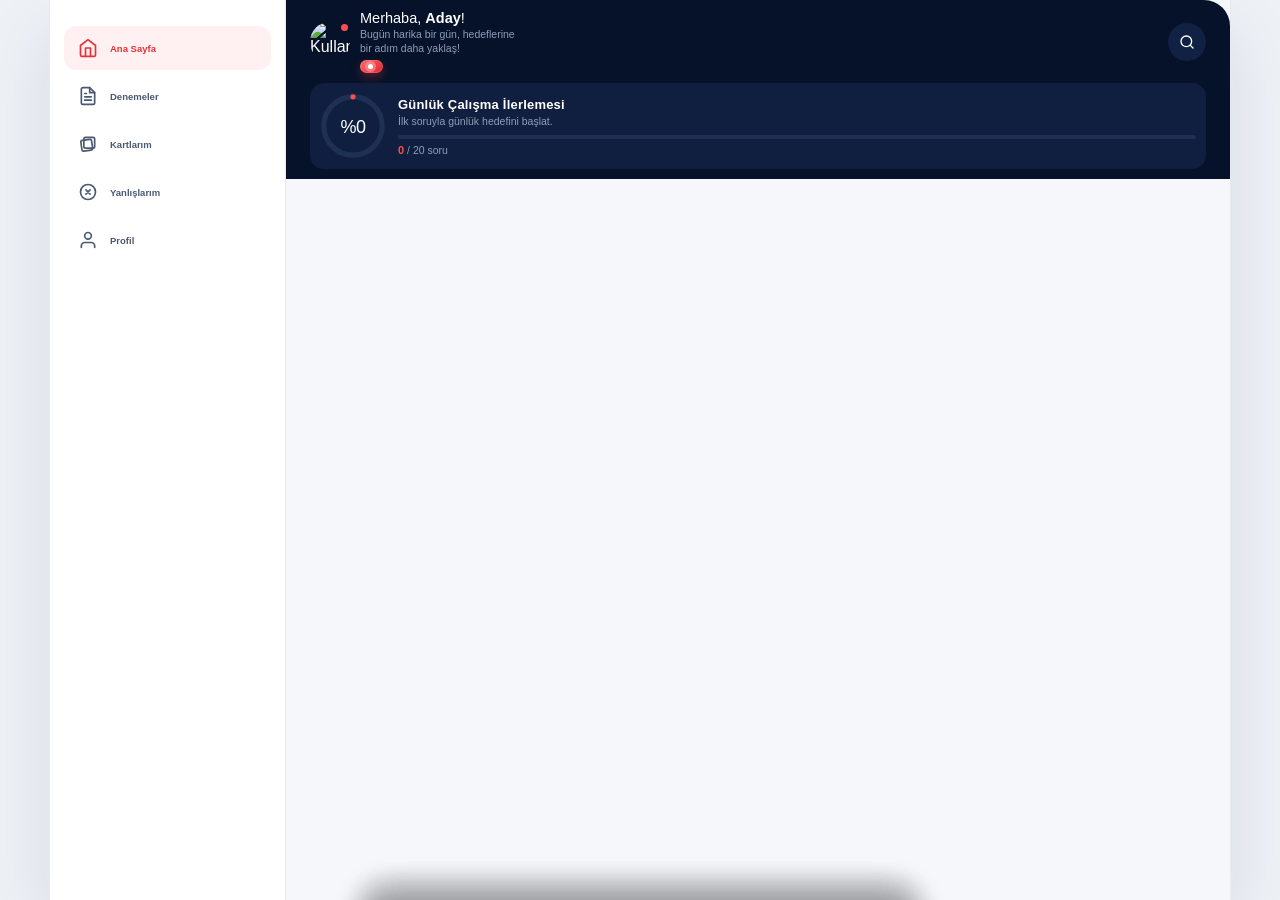
==== commit 9a8fda09: "Update index.html" ====
--- a/index.html
+++ b/index.html
@@ -36,7 +36,7 @@
         </div>
         <div class="goal-card">
           <div class="goal-card-top">
-            <div class="goal-ring-wrap"><svg class="circular-chart" viewBox="0 0 36 36"><path class="circle-bg" d="M18 2.0845a 15.9155 15.9155 0 0 1 0 31.831a 15.9155 15.9155 0 0 1 0 -31.831"/><path class="circle" id="dailyGoalCircle" stroke-dasharray="0, 100" d="M18 2.0845a 15.9155 15.9155 0 0 1 0 31.831a 15.9155 15.9155 0 0 1 0 -31.831"/></svg><div class="ring-content"><span id="dailyGoalPercent">%0</span><small>Günlük Hedef</small></div></div>
+            <div class="goal-ring-wrap"><svg class="circular-chart" viewBox="0 0 36 36"><path class="circle-bg" d="M18 2.0845a 15.9155 15.9155 0 0 1 0 31.831a 15.9155 15.9155 0 0 1 0 -31.831"/><path class="circle" id="dailyGoalCircle" stroke-dasharray="0, 100" d="M18 2.0845a 15.9155 15.9155 0 0 1 0 31.831a 15.9155 15.9155 0 0 1 0 -31.831"/></svg><div class="ring-content"><span id="dailyGoalPercent">%0</span></div></div>
             <div class="goal-copy">
               <h3>Günlük Çalışma İlerlemesi</h3>
               <p id="dailyGoalMessage">İlk soruyla günlük hedefini başlat.</p>
@@ -44,7 +44,6 @@
                 <div class="progress"><i id="dailyProgressFill" style="width:0%"></i></div>
                 <div class="goal-line">
                   <span class="count"><strong id="dailySolvedCount">0</strong> / <span id="dailyGoalTotal">20</span> soru</span>
-                  <span class="deadline">Günlük hedef</span>
                 </div>
               </div>
             </div>
